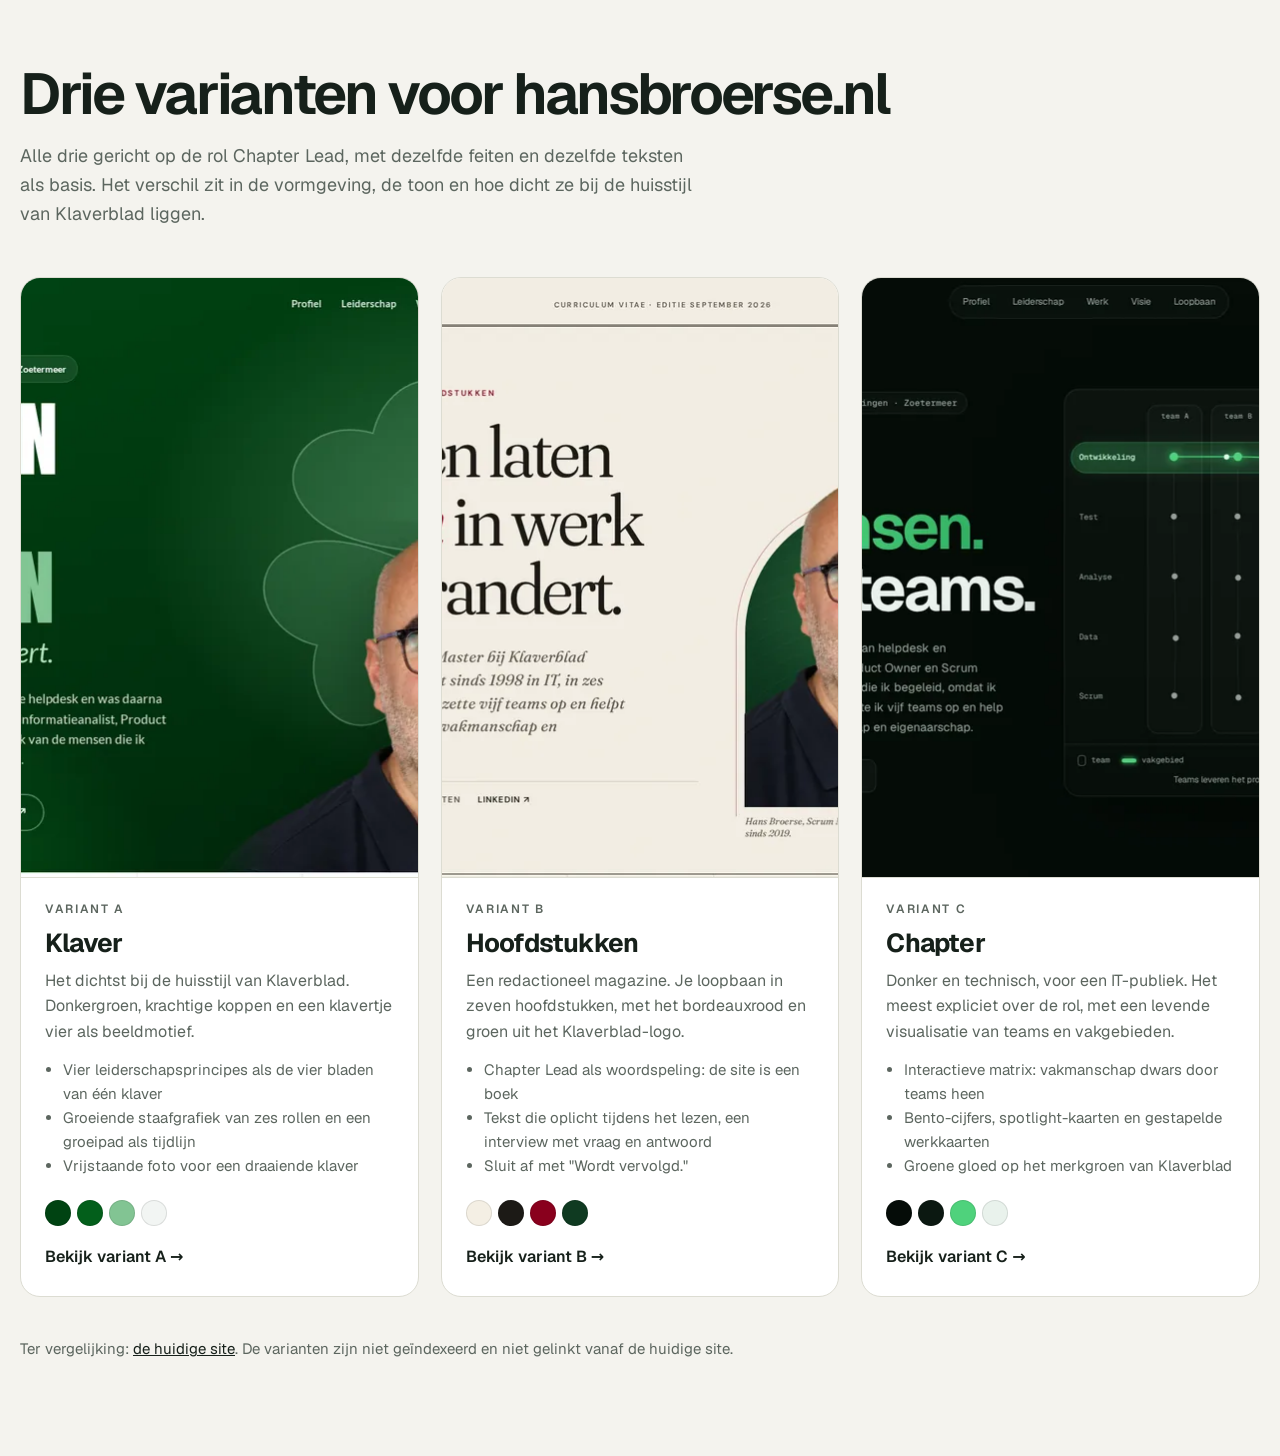
==== varianten/index.html @ e5909f50 "Add three Chapter Lead design variants to choose from Three standalone redesigns under varianten/, a" ====
<!doctype html>
<html lang="nl">
<head>
  <meta charset="utf-8">
  <meta name="viewport" content="width=device-width, initial-scale=1">
  <title>Drie varianten | hansbroerse.nl</title>
  <meta name="robots" content="noindex, nofollow">
  <link rel="icon" href="../assets/favicon.svg" type="image/svg+xml">
  <style>
    @font-face { font-family: 'Geist'; src: url(fonts/geist-wght.woff2) format('woff2'); font-weight: 100 900; font-display: swap; }
    :root { --bg: #f4f3ee; --ink: #16201a; --muted: #5c665f; --line: #dcdcd2; --card: #fff; }
    * { box-sizing: border-box; }
    body { margin: 0; background: var(--bg); color: var(--ink); font: 400 16px/1.6 'Geist', system-ui, sans-serif; }
    main { width: min(1240px, calc(100% - 40px)); margin: 0 auto; padding: 64px 0 80px; }
    h1 { font-size: clamp(2.2rem, 5vw, 3.6rem); line-height: 1.05; letter-spacing: -.04em; font-weight: 650; margin: 0; }
    .intro { max-width: 680px; margin: 18px 0 0; color: var(--muted); font-size: 18px; }
    .grid { display: grid; grid-template-columns: repeat(3, 1fr); gap: 22px; margin-top: 48px; }
    .card { display: flex; flex-direction: column; background: var(--card); border: 1px solid var(--line); border-radius: 20px; overflow: hidden; text-decoration: none; color: inherit; transition: transform .35s cubic-bezier(.2,.8,.2,1), box-shadow .35s; }
    .card:hover { transform: translateY(-6px); box-shadow: 0 30px 60px -30px rgba(0,0,0,.35); }
    .card img { width: 100%; aspect-ratio: 1.6; object-fit: cover; object-position: top; display: block; border-bottom: 1px solid var(--line); }
    .body { padding: 22px 24px 26px; display: flex; flex-direction: column; gap: 10px; flex: 1; }
    .tag { font-size: 12px; font-weight: 600; letter-spacing: .14em; text-transform: uppercase; color: var(--muted); }
    h2 { margin: 0; font-size: 26px; letter-spacing: -.03em; line-height: 1.1; }
    .body p { margin: 0; color: var(--muted); }
    ul { margin: 4px 0 0; padding-left: 18px; color: var(--muted); font-size: 15px; }
    .sw { display: flex; gap: 6px; margin-top: auto; padding-top: 12px; }
    .sw i { width: 26px; height: 26px; border-radius: 50%; border: 1px solid rgba(0,0,0,.1); }
    .go { font-weight: 600; margin-top: 8px; }
    .foot { margin-top: 40px; color: var(--muted); font-size: 15px; }
    .foot a { color: var(--ink); }
    @media (max-width: 960px) { .grid { grid-template-columns: 1fr; max-width: 560px; } }
  </style>
</head>
<body>
  <main>
    <h1>Drie varianten voor hansbroerse.nl</h1>
    <p class="intro">Alle drie gericht op de rol Chapter Lead, met dezelfde feiten en dezelfde teksten als basis. Het verschil zit in de vormgeving, de toon en hoe dicht ze bij de huisstijl van Klaverblad liggen.</p>
    <div class="grid">
      <a class="card" href="a-klaver/">
        <img src="assets/preview-a-klaver.webp" width="960" height="600" alt="Voorbeeld van variant A, Klaver">
        <div class="body">
          <span class="tag">Variant A</span>
          <h2>Klaver</h2>
          <p>Het dichtst bij de huisstijl van Klaverblad. Donkergroen, krachtige koppen en een klavertje vier als beeldmotief.</p>
          <ul>
            <li>Vier leiderschapsprincipes als de vier bladen van één klaver</li>
            <li>Groeiende staafgrafiek van zes rollen en een groeipad als tijdlijn</li>
            <li>Vrijstaande foto voor een draaiende klaver</li>
          </ul>
          <div class="sw" aria-hidden="true"><i style="background:#004312"></i><i style="background:#035f1b"></i><i style="background:#82c493"></i><i style="background:#f2f5f3"></i></div>
          <span class="go">Bekijk variant A →</span>
        </div>
      </a>
      <a class="card" href="b-hoofdstukken/">
        <img src="assets/preview-b-hoofdstukken.webp" width="960" height="600" alt="Voorbeeld van variant B, Hoofdstukken">
        <div class="body">
          <span class="tag">Variant B</span>
          <h2>Hoofdstukken</h2>
          <p>Een redactioneel magazine. Je loopbaan in zeven hoofdstukken, met het bordeauxrood en groen uit het Klaverblad-logo.</p>
          <ul>
            <li>Chapter Lead als woordspeling: de site is een boek</li>
            <li>Tekst die oplicht tijdens het lezen, een interview met vraag en antwoord</li>
            <li>Sluit af met "Wordt vervolgd."</li>
          </ul>
          <div class="sw" aria-hidden="true"><i style="background:#f4efe4"></i><i style="background:#1c1a16"></i><i style="background:#89001d"></i><i style="background:#0f3a21"></i></div>
          <span class="go">Bekijk variant B →</span>
        </div>
      </a>
      <a class="card" href="c-chapter/">
        <img src="assets/preview-c-chapter.webp" width="960" height="600" alt="Voorbeeld van variant C, Chapter">
        <div class="body">
          <span class="tag">Variant C</span>
          <h2>Chapter</h2>
          <p>Donker en technisch, voor een IT-publiek. Het meest expliciet over de rol, met een levende visualisatie van teams en vakgebieden.</p>
          <ul>
            <li>Interactieve matrix: vakmanschap dwars door teams heen</li>
            <li>Bento-cijfers, spotlight-kaarten en gestapelde werkkaarten</li>
            <li>Groene gloed op het merkgroen van Klaverblad</li>
          </ul>
          <div class="sw" aria-hidden="true"><i style="background:#050c08"></i><i style="background:#0b1811"></i><i style="background:#4fd27c"></i><i style="background:#e9f2ec"></i></div>
          <span class="go">Bekijk variant C →</span>
        </div>
      </a>
    </div>
    <p class="foot">Ter vergelijking: <a href="../">de huidige site</a>. De varianten zijn niet geïndexeerd en niet gelinkt vanaf de huidige site.</p>
  </main>
</body>
</html>
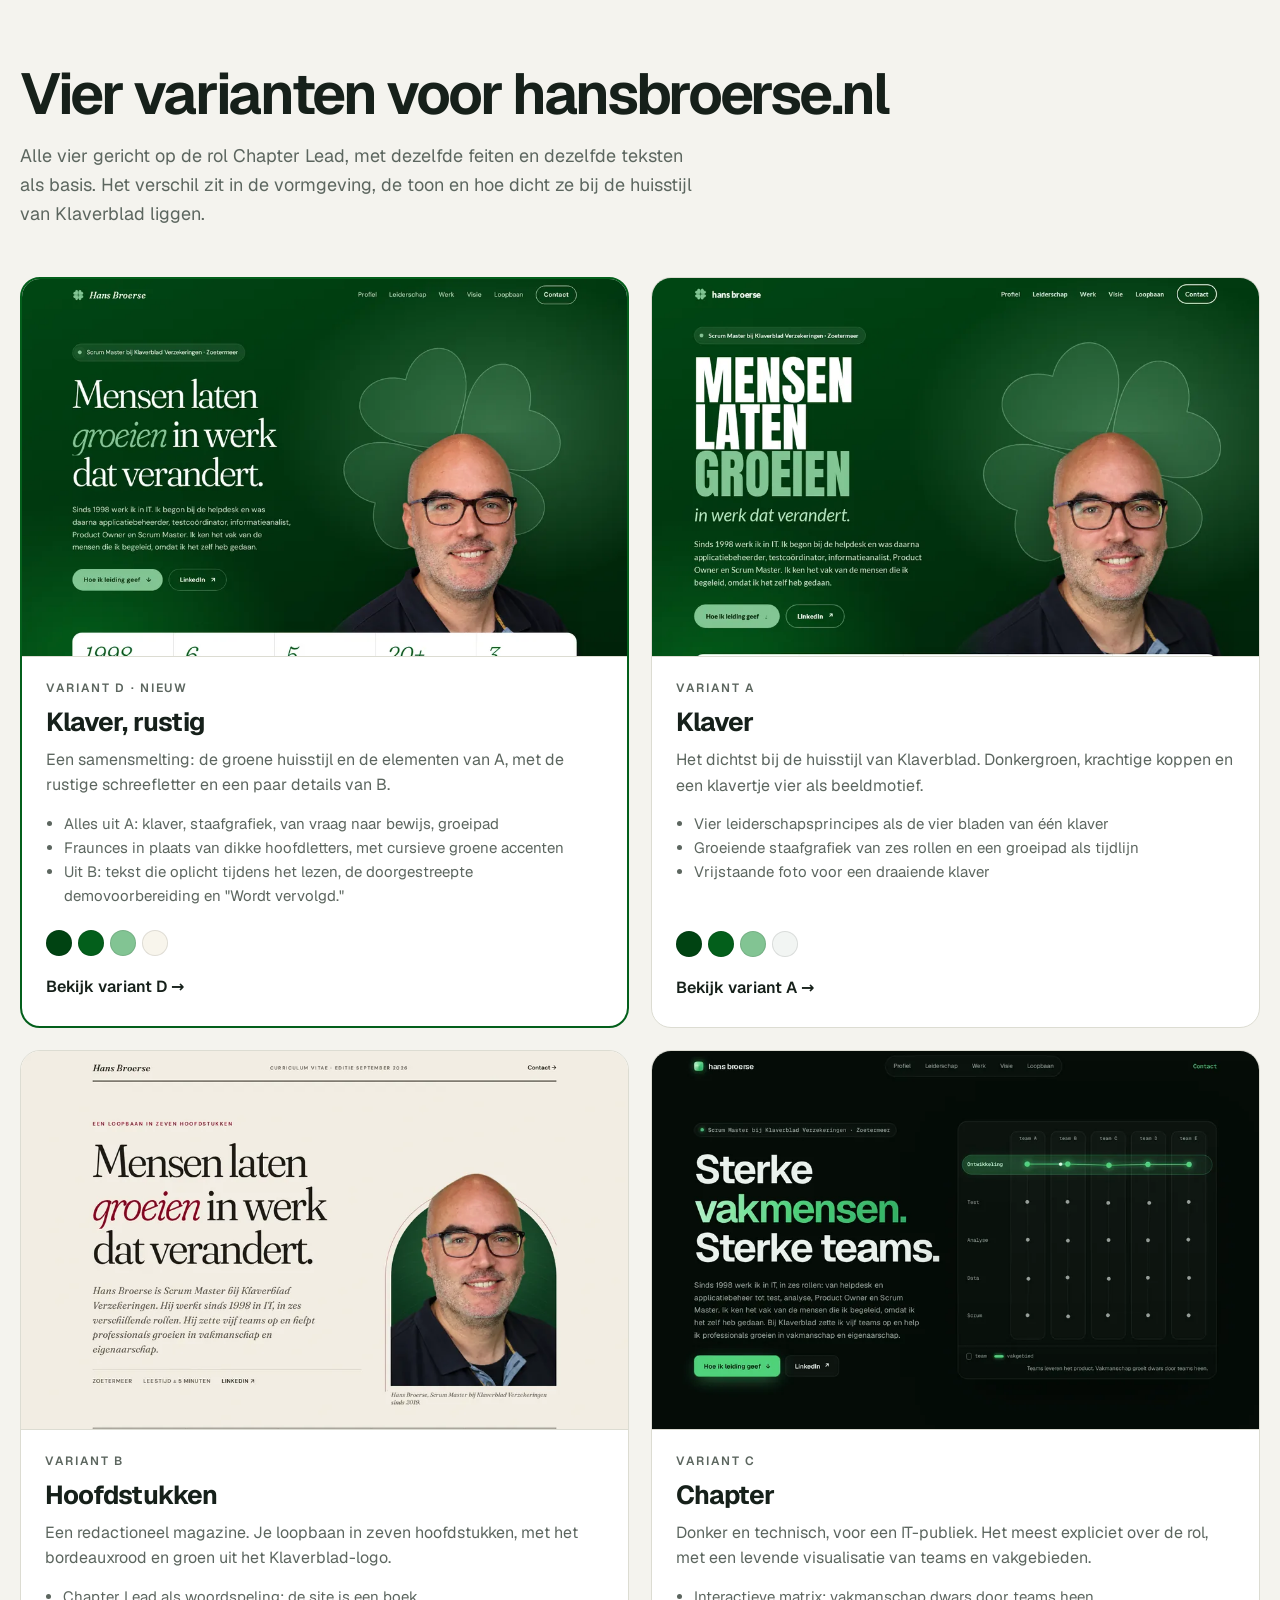
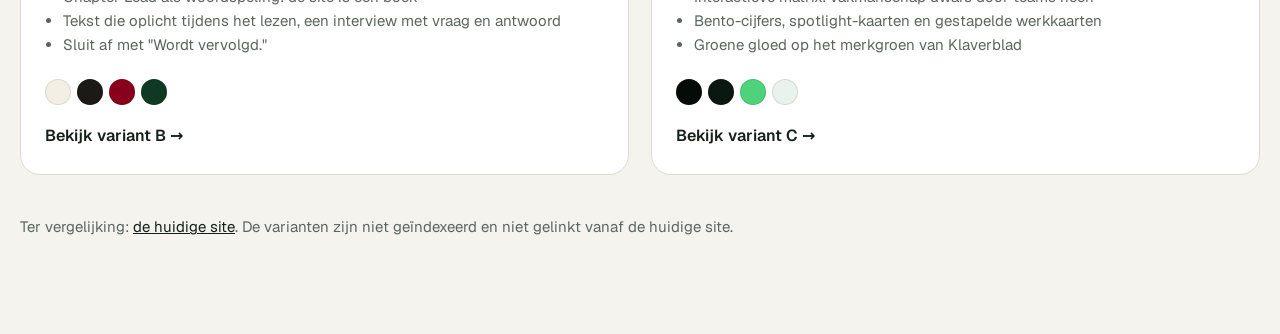
==== commit e3bd8ad2: "Add variant D: A's green layout with B's calm typography Hans preferred variant A but found its heav" ====
--- a/varianten/index.html
+++ b/varianten/index.html
@@ -3,7 +3,7 @@
 <head>
   <meta charset="utf-8">
   <meta name="viewport" content="width=device-width, initial-scale=1">
-  <title>Drie varianten | hansbroerse.nl</title>
+  <title>Vier varianten | hansbroerse.nl</title>
   <meta name="robots" content="noindex, nofollow">
   <link rel="icon" href="../assets/favicon.svg" type="image/svg+xml">
   <style>
@@ -14,10 +14,11 @@
     main { width: min(1240px, calc(100% - 40px)); margin: 0 auto; padding: 64px 0 80px; }
     h1 { font-size: clamp(2.2rem, 5vw, 3.6rem); line-height: 1.05; letter-spacing: -.04em; font-weight: 650; margin: 0; }
     .intro { max-width: 680px; margin: 18px 0 0; color: var(--muted); font-size: 18px; }
-    .grid { display: grid; grid-template-columns: repeat(3, 1fr); gap: 22px; margin-top: 48px; }
+    .grid { display: grid; grid-template-columns: repeat(2, 1fr); gap: 22px; margin-top: 48px; }
     .card { display: flex; flex-direction: column; background: var(--card); border: 1px solid var(--line); border-radius: 20px; overflow: hidden; text-decoration: none; color: inherit; transition: transform .35s cubic-bezier(.2,.8,.2,1), box-shadow .35s; }
+    .card.featured { border: 2px solid #035f1b; }
     .card:hover { transform: translateY(-6px); box-shadow: 0 30px 60px -30px rgba(0,0,0,.35); }
-    .card img { width: 100%; aspect-ratio: 1.6; object-fit: cover; object-position: top; display: block; border-bottom: 1px solid var(--line); }
+    .card img { width: 100%; height: auto; aspect-ratio: 1.6; object-fit: cover; object-position: top; display: block; border-bottom: 1px solid var(--line); }
     .body { padding: 22px 24px 26px; display: flex; flex-direction: column; gap: 10px; flex: 1; }
     .tag { font-size: 12px; font-weight: 600; letter-spacing: .14em; text-transform: uppercase; color: var(--muted); }
     h2 { margin: 0; font-size: 26px; letter-spacing: -.03em; line-height: 1.1; }
@@ -33,9 +34,24 @@
 </head>
 <body>
   <main>
-    <h1>Drie varianten voor hansbroerse.nl</h1>
-    <p class="intro">Alle drie gericht op de rol Chapter Lead, met dezelfde feiten en dezelfde teksten als basis. Het verschil zit in de vormgeving, de toon en hoe dicht ze bij de huisstijl van Klaverblad liggen.</p>
+    <h1>Vier varianten voor hansbroerse.nl</h1>
+    <p class="intro">Alle vier gericht op de rol Chapter Lead, met dezelfde feiten en dezelfde teksten als basis. Het verschil zit in de vormgeving, de toon en hoe dicht ze bij de huisstijl van Klaverblad liggen.</p>
     <div class="grid">
+      <a class="card featured" href="d-klaver-rustig/">
+        <img src="assets/preview-d-klaver-rustig.webp" width="960" height="600" alt="Voorbeeld van variant D, Klaver rustig">
+        <div class="body">
+          <span class="tag">Variant D · nieuw</span>
+          <h2>Klaver, rustig</h2>
+          <p>Een samensmelting: de groene huisstijl en de elementen van A, met de rustige schreefletter en een paar details van B.</p>
+          <ul>
+            <li>Alles uit A: klaver, staafgrafiek, van vraag naar bewijs, groeipad</li>
+            <li>Fraunces in plaats van dikke hoofdletters, met cursieve groene accenten</li>
+            <li>Uit B: tekst die oplicht tijdens het lezen, de doorgestreepte demovoorbereiding en "Wordt vervolgd."</li>
+          </ul>
+          <div class="sw" aria-hidden="true"><i style="background:#004312"></i><i style="background:#035f1b"></i><i style="background:#82c493"></i><i style="background:#f8f5ec"></i></div>
+          <span class="go">Bekijk variant D →</span>
+        </div>
+      </a>
       <a class="card" href="a-klaver/">
         <img src="assets/preview-a-klaver.webp" width="960" height="600" alt="Voorbeeld van variant A, Klaver">
         <div class="body">
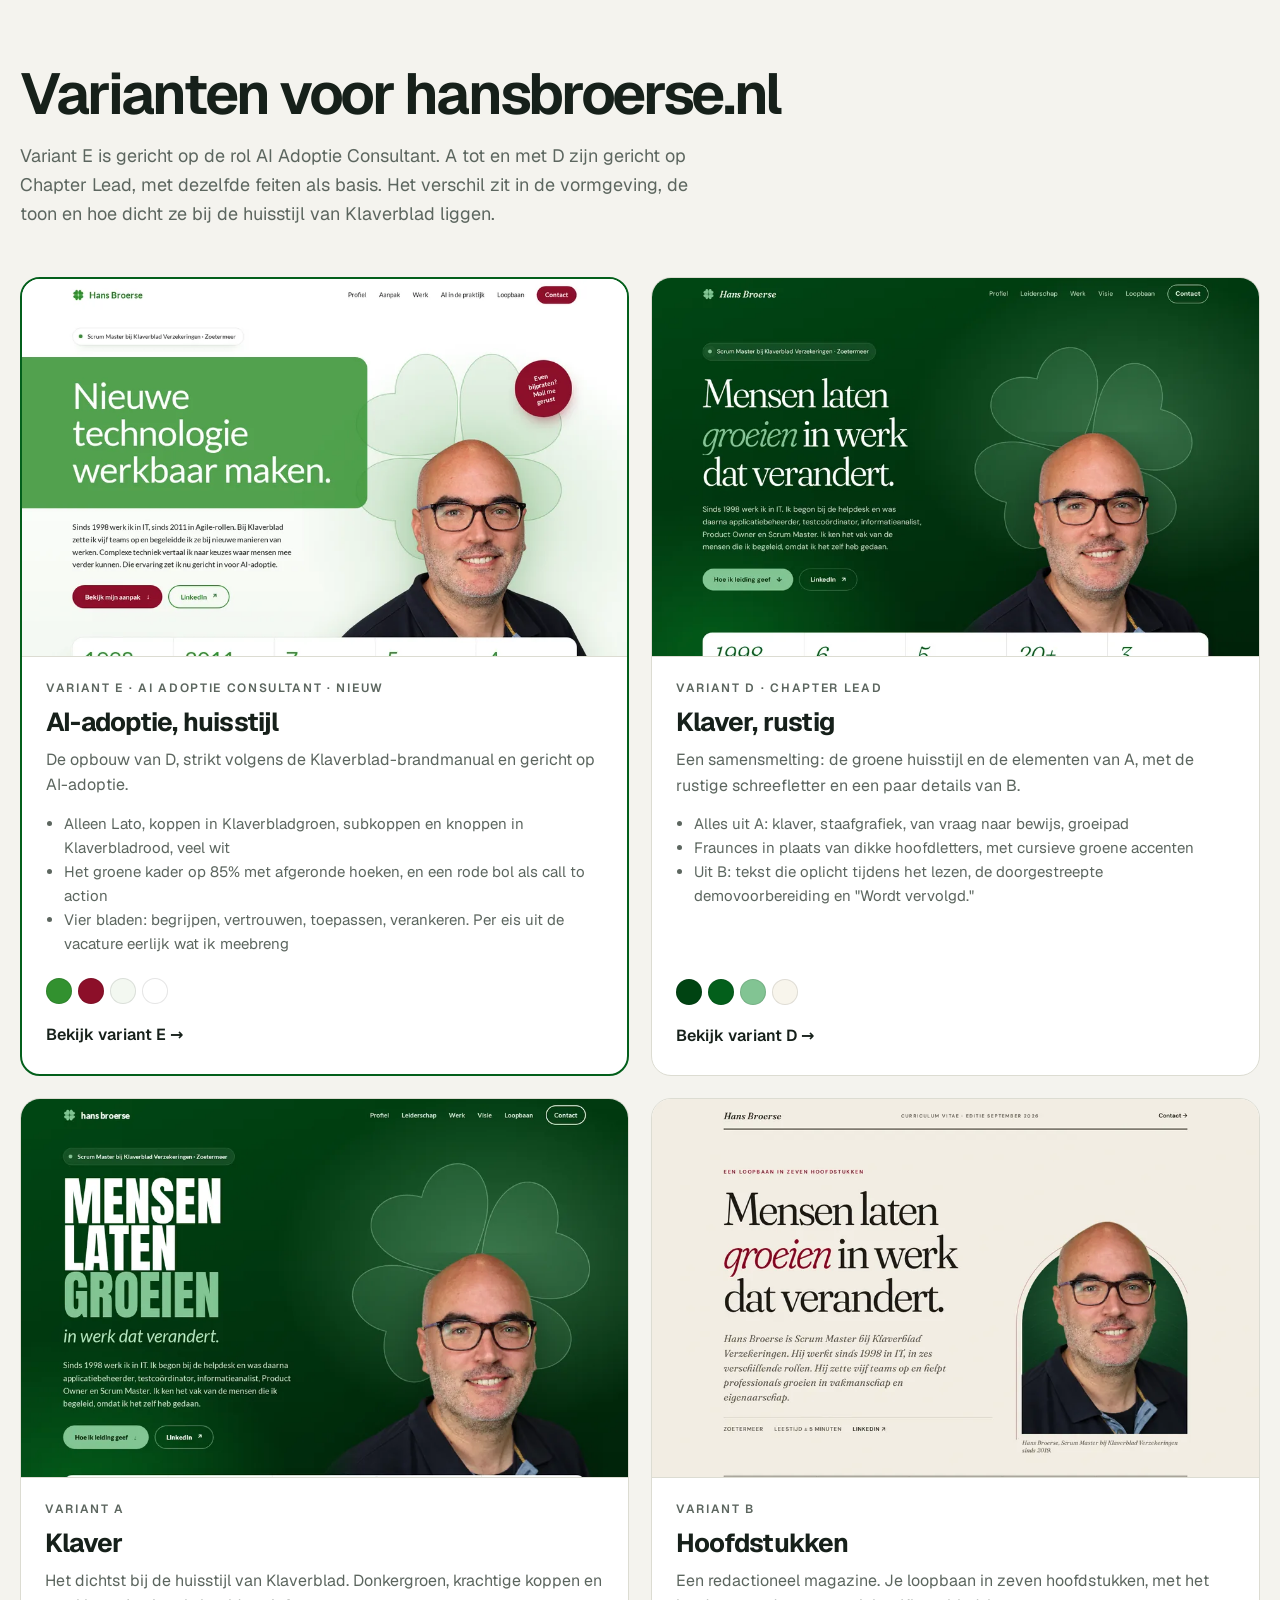
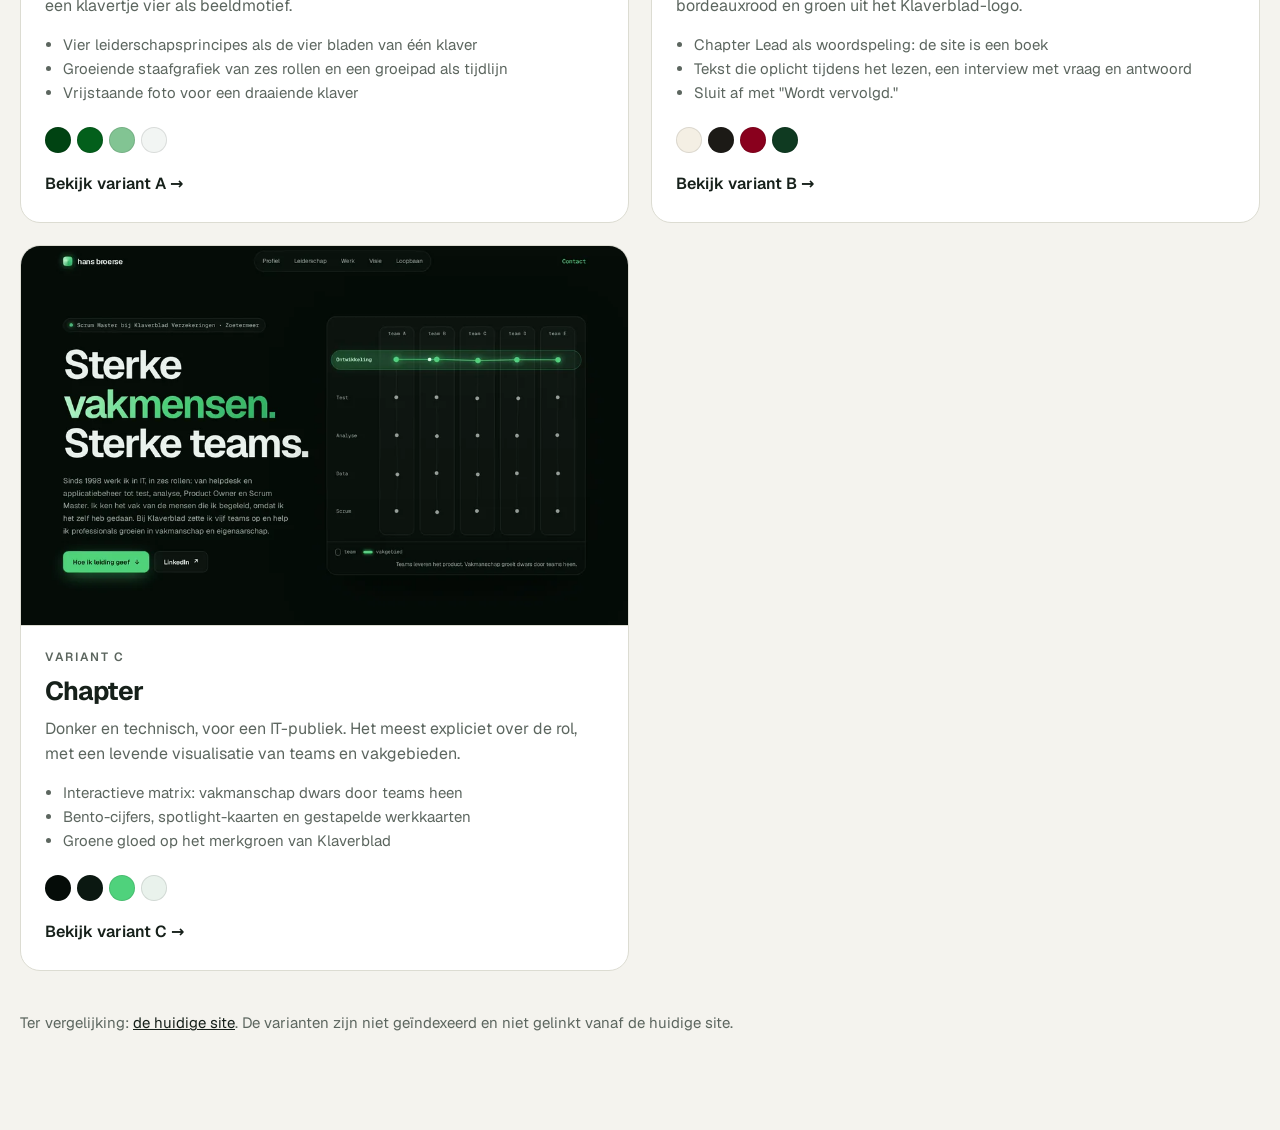
==== commit 66162369: "Add variant E: AI adoption site in Klaverblad brand style Variant D's structure and effects, rebuilt" ====
--- a/varianten/index.html
+++ b/varianten/index.html
@@ -3,7 +3,7 @@
 <head>
   <meta charset="utf-8">
   <meta name="viewport" content="width=device-width, initial-scale=1">
-  <title>Vier varianten | hansbroerse.nl</title>
+  <title>Varianten | hansbroerse.nl</title>
   <meta name="robots" content="noindex, nofollow">
   <link rel="icon" href="../assets/favicon.svg" type="image/svg+xml">
   <style>
@@ -34,13 +34,28 @@
 </head>
 <body>
   <main>
-    <h1>Vier varianten voor hansbroerse.nl</h1>
-    <p class="intro">Alle vier gericht op de rol Chapter Lead, met dezelfde feiten en dezelfde teksten als basis. Het verschil zit in de vormgeving, de toon en hoe dicht ze bij de huisstijl van Klaverblad liggen.</p>
+    <h1>Varianten voor hansbroerse.nl</h1>
+    <p class="intro">Variant E is gericht op de rol AI Adoptie Consultant. A tot en met D zijn gericht op Chapter Lead, met dezelfde feiten als basis. Het verschil zit in de vormgeving, de toon en hoe dicht ze bij de huisstijl van Klaverblad liggen.</p>
     <div class="grid">
-      <a class="card featured" href="d-klaver-rustig/">
+      <a class="card featured" href="e-ai-adoptie/">
+        <img src="assets/preview-e-ai-adoptie.webp" width="960" height="600" alt="Voorbeeld van variant E, AI-adoptie in Klaverblad-huisstijl">
+        <div class="body">
+          <span class="tag">Variant E · AI Adoptie Consultant · nieuw</span>
+          <h2>AI-adoptie, huisstijl</h2>
+          <p>De opbouw van D, strikt volgens de Klaverblad-brandmanual en gericht op AI-adoptie.</p>
+          <ul>
+            <li>Alleen Lato, koppen in Klaverbladgroen, subkoppen en knoppen in Klaverbladrood, veel wit</li>
+            <li>Het groene kader op 85% met afgeronde hoeken, en een rode bol als call to action</li>
+            <li>Vier bladen: begrijpen, vertrouwen, toepassen, verankeren. Per eis uit de vacature eerlijk wat ik meebreng</li>
+          </ul>
+          <div class="sw" aria-hidden="true"><i style="background:#32912f"></i><i style="background:#8c0f29"></i><i style="background:#f3f8f1"></i><i style="background:#ffffff"></i></div>
+          <span class="go">Bekijk variant E →</span>
+        </div>
+      </a>
+      <a class="card" href="d-klaver-rustig/">
         <img src="assets/preview-d-klaver-rustig.webp" width="960" height="600" alt="Voorbeeld van variant D, Klaver rustig">
         <div class="body">
-          <span class="tag">Variant D · nieuw</span>
+          <span class="tag">Variant D · Chapter Lead</span>
           <h2>Klaver, rustig</h2>
           <p>Een samensmelting: de groene huisstijl en de elementen van A, met de rustige schreefletter en een paar details van B.</p>
           <ul>
